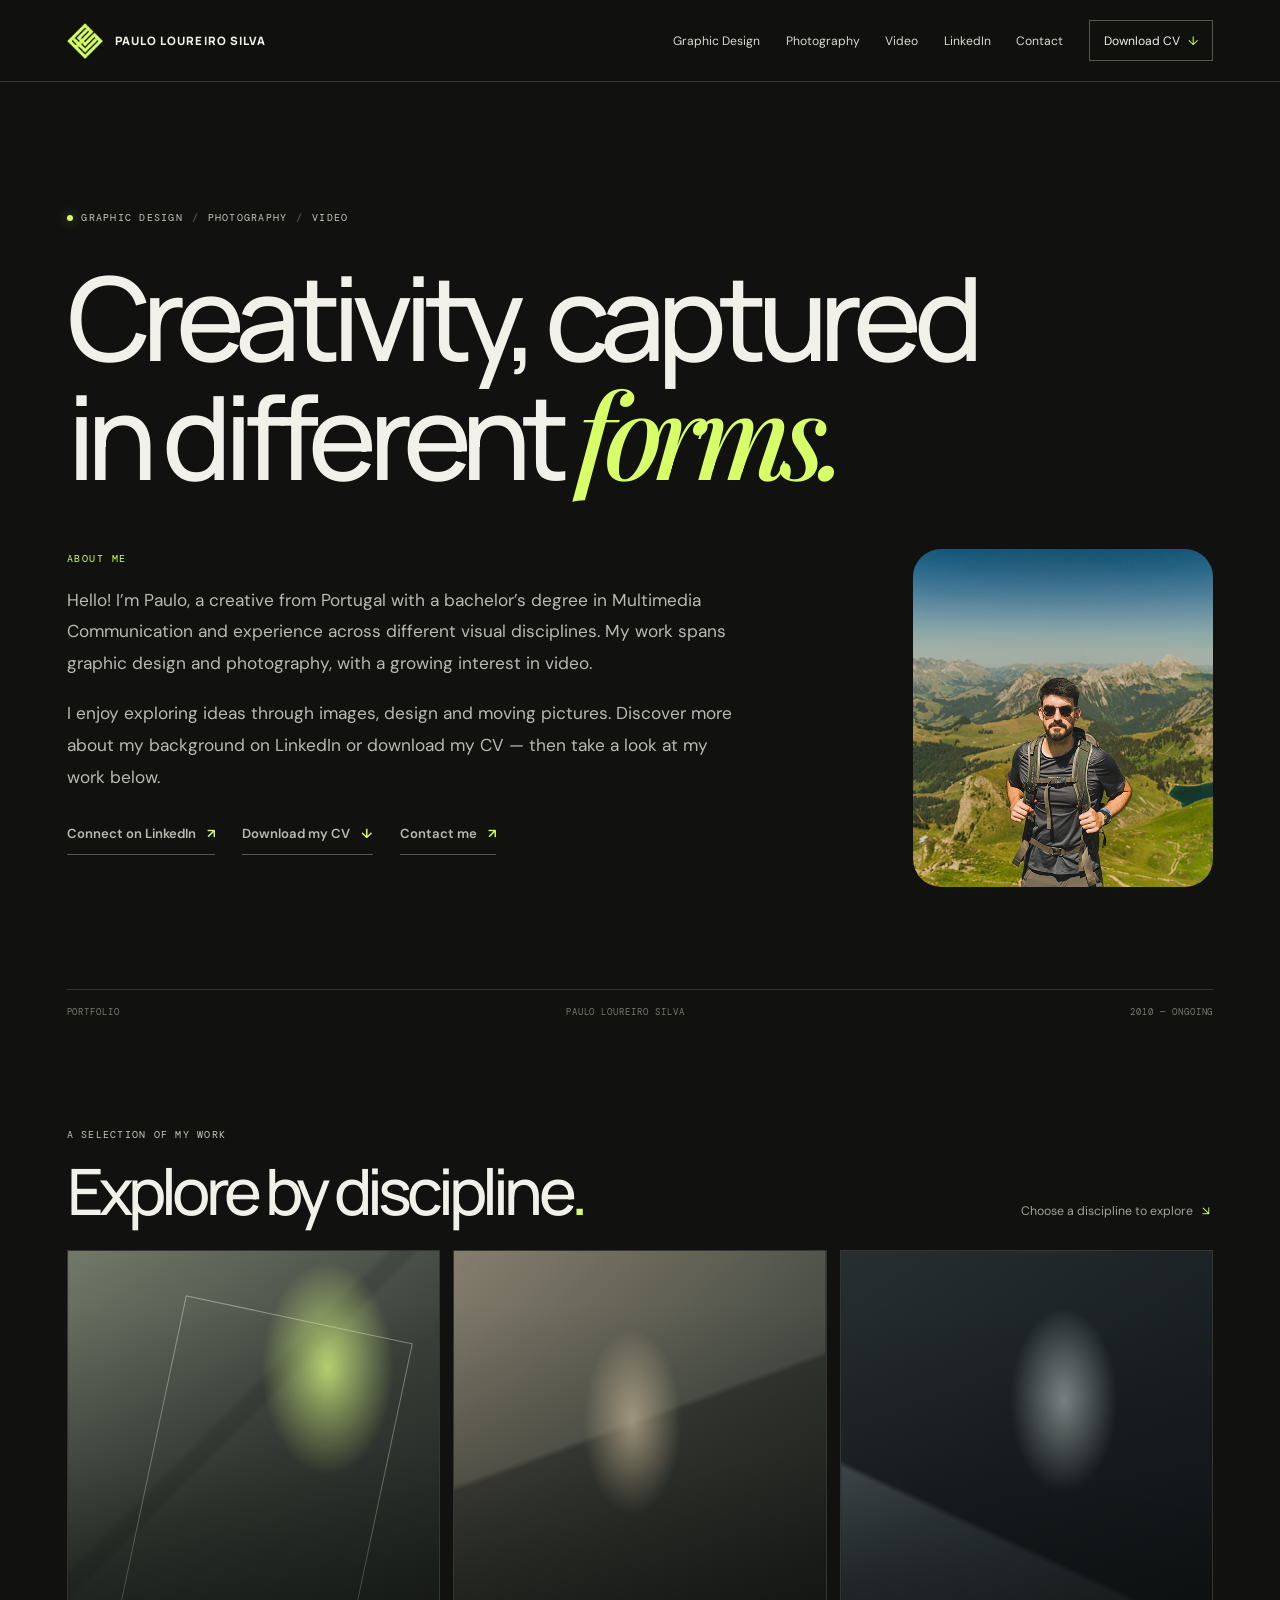
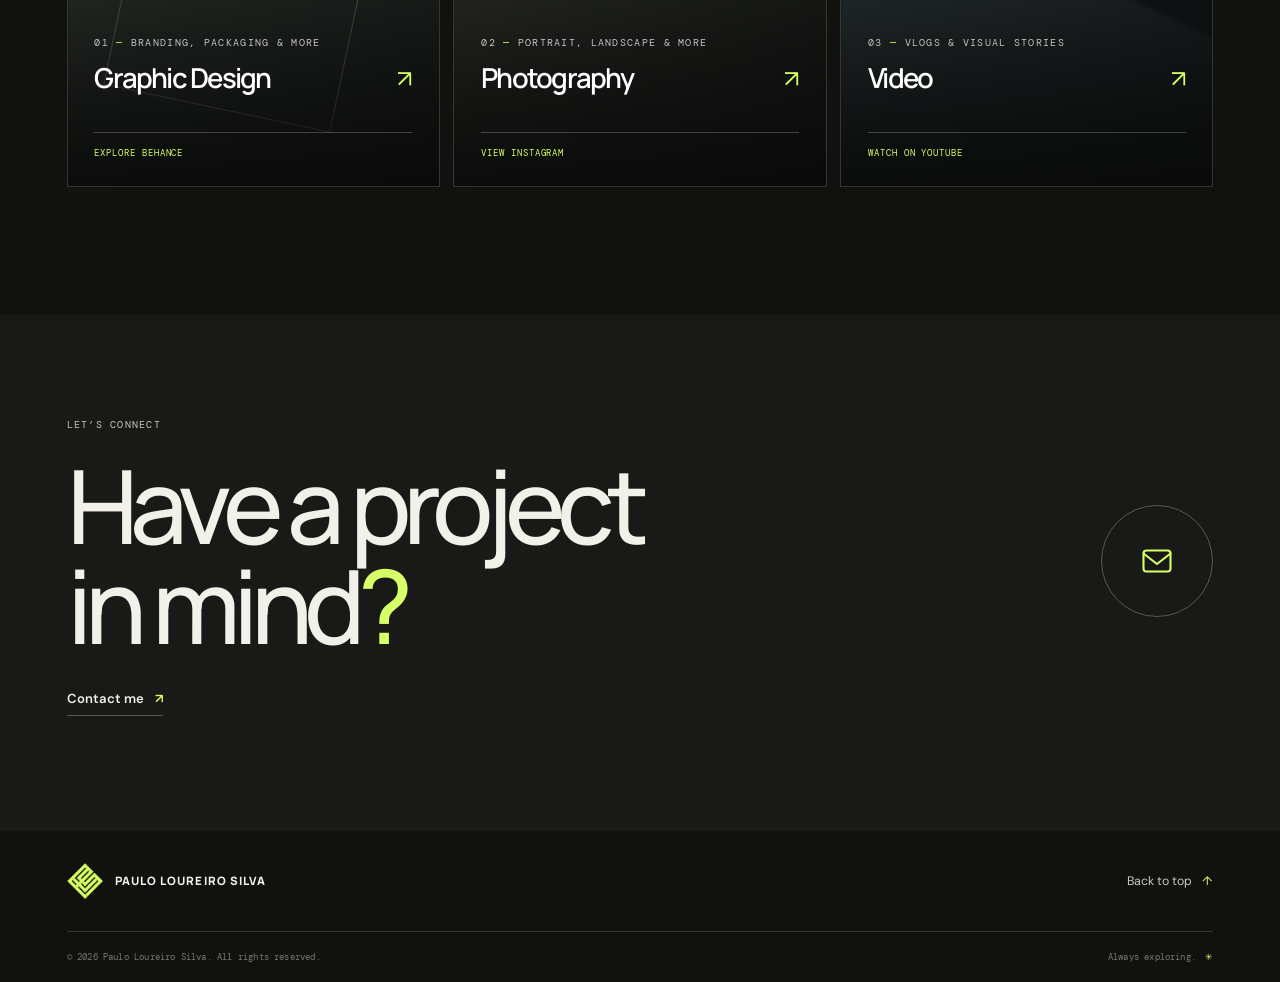
==== index.html @ 83667128 "Add files via upload" ====
<!doctype html>
<html lang="en">
<head>
  <meta charset="utf-8">
  <meta name="viewport" content="width=device-width, initial-scale=1">
  <meta name="description" content="Paulo Loureiro Silva — Graphic design, Photography and Video.">
  <meta name="theme-color" content="#111210">
  <title>Paulo Loureiro Silva — Creative Portfolio</title>
  <link rel="icon" href="files/favicon.png" type="image/png">
  <link rel="stylesheet" href="style.css">
  <script src="script.js" defer></script>
</head>
<body id="top">
  <header class="site-header">
    <a class="brand" href="#top" aria-label="Paulo Loureiro Silva — home">
      <span class="brand-mark" aria-hidden="true"><img src="files/logo.png" alt="" onerror="this.style.display='none';this.parentElement.classList.add('logo-fallback')"><span class="fallback-initials">PLS</span></span>
      <span class="brand-name">PAULO LOUREIRO SILVA</span>
    </a>
    <button class="menu-toggle" aria-expanded="false" aria-controls="site-nav" aria-label="Open navigation">
      <span></span><span></span>
    </button>
    <nav class="site-nav" id="site-nav" aria-label="Main navigation">
      <a href="#graphic-design">Graphic Design</a>
      <a href="#photography">Photography</a>
      <a href="#video">Video</a>
      <a href="https://www.linkedin.com/in/ploureiros/" target="_blank" rel="noreferrer">LinkedIn <span class="external"></span></a>
      <a href="mailto:pmlrsilva@outlook.com">Contact</a>
      <a class="nav-cv" href="files/cv.pdf" download>Download CV <span>↓</span></a>
    </nav>
  </header>

  <main>
    <section class="intro section-wrap" aria-labelledby="about-title">
      <p class="eyebrow"><span class="status-dot"></span> GRAPHIC DESIGN <span class="separator">/</span> PHOTOGRAPHY <span class="separator">/</span> VIDEO</p>
      <h1 id="about-title">Creativity, captured<br>in different <span class="serif-word">forms.</span></h1>
      <div class="intro-bottom">
        <div class="intro-copy">
          <p class="about-label">ABOUT ME</p>
          <p>Hello! I’m Paulo, a creative from Portugal with a bachelor’s degree in Multimedia Communication and experience across different visual disciplines. My work spans graphic design and photography, with a growing interest in video.</p>
          <p>I enjoy exploring ideas through images, design and moving pictures. Discover more about my background on LinkedIn or download my CV — then take a look at my work below.</p>
          <div class="intro-links">
            <a class="text-link" href="https://www.linkedin.com/in/ploureiros/" target="_blank" rel="noreferrer">Connect on LinkedIn <span>↗</span></a>
            <a class="text-link" href="files/cv.pdf" download>Download my CV <span>↓</span></a>
            <a class="text-link" href="mailto:pmlrsilva@outlook.com">Contact me <span>↗</span></a>
          </div>
        </div>
        <div class="about-side">
          <div class="portrait-frame" role="img" aria-label="Portrait of Paulo Loureiro Silva — add files/portrait.jpg"><img src="files/portrait.jpg" alt="Portrait of Paulo Loureiro Silva" onerror="this.style.display='none'"><span class="portrait-hint">YOUR PHOTO <span>↗</span><small>files/portrait.jpg</small></span></div>
        </div>
      </div>
      <div class="intro-index" aria-hidden="true"><span>PORTFOLIO</span><span>PAULO LOUREIRO SILVA</span><span>2010 — ONGOING</span></div>
    </section>

    <section class="work-section section-wrap" aria-label="Explore my work">
      <div class="section-heading">
        <div>
          <p class="eyebrow">A SELECTION OF MY WORK</p>
          <h2>Explore by discipline<span class="accent">.</span></h2>
        </div>
        <p class="section-note">Choose a discipline to explore <span>↘</span></p>
      </div>

      <div class="work-grid">
        <a class="work-card design-card" id="graphic-design" href="https://www.behance.net/ploureiros" target="_blank" rel="noreferrer" aria-label="Explore Paulo's graphic design on Behance">
          <div class="card-image image-design" role="img" aria-label="Graphic Design Portfolio"></div>
          <div class="card-overlay"></div>
          <div class="card-content">
            <span class="card-number">01 <i>—</i> BRANDING, PACKAGING &amp; MORE</span>
            <div class="card-title-row"><h3>Graphic Design</h3><span class="arrow">↗</span></div>
            <p></p>
            <span class="card-cta">EXPLORE BEHANCE</span>
          </div>
        </a>

        <a class="work-card photo-card" id="photography" href="https://www.instagram.com/myrandomvisions" target="_blank" rel="noreferrer" aria-label="Explore Paulo's photography on Instagram">
          <div class="card-image image-photo" role="img" aria-label="Photography Portfolio"></div>
          <div class="card-overlay"></div>
          <div class="card-content">
            <span class="card-number">02 <i>—</i> PORTRAIT, LANDSCAPE &amp; MORE</span>
            <div class="card-title-row"><h3>Photography</h3><span class="arrow">↗</span></div>
            <p></p>
            <span class="card-cta">VIEW INSTAGRAM</span>
          </div>
        </a>

        <a class="work-card video-card" id="video" href="https://www.youtube.com/@urgetogo" target="_blank" rel="noreferrer" aria-label="Watch Paulo's videos on YouTube">
          <div class="card-image image-video" role="img" aria-label="Video Portfolio"></div>
          <div class="card-overlay"></div>
          <div class="card-content">
            <span class="card-number">03 <i>—</i> VLOGS & VISUAL STORIES</span>
            <div class="card-title-row"><h3>Video</h3><span class="arrow">↗</span></div>
            <p></p>
            <span class="card-cta">WATCH ON YOUTUBE</span>
          </div>
        </a>
      </div>
    </section>

<script async src="https://www.instagram.com/embed.js"></script>

    <section class="closing section-wrap">
      <p class="eyebrow">LET’S CONNECT</p>
      <div class="closing-row">
        <h2>Have a project<br>in mind<span class="accent">?</span></h2>
        <a class="round-link" href="mailto:pmlrsilva@outlook.com" aria-label="Email Paulo" title="Email Paulo"><svg viewBox="0 0 24 24" width="36" height="36" fill="none" stroke="currentColor" stroke-width="1.4" stroke-linecap="round" stroke-linejoin="round" aria-hidden="true"><rect x="3" y="5" width="18" height="14" rx="2"/><path d="m3 7 9 7 9-7"/></svg></a>
      </div>
      <a class="text-link closing-link" href="mailto:pmlrsilva@outlook.com">Contact me <span>↗</span></a>
    </section>
  </main>

  <footer class="site-footer">
    <div class="footer-top">
      <a class="brand footer-brand" href="#top" aria-label="Back to top">
        <span class="brand-mark" aria-hidden="true"><img src="files/logo.png" alt="" onerror="this.style.display='none';this.parentElement.classList.add('logo-fallback')"><span class="fallback-initials">PLS</span></span>
        <span class="brand-name">PAULO LOUREIRO SILVA</span>
      </a>
      <a class="back-top" href="#top">Back to top <span>↑</span></a>
    </div>
    <div class="footer-bottom">
      <p>© <span id="year"></span> Paulo Loureiro Silva. All rights reserved.</p>
      <p>Always exploring. <span class="footer-star">✳</span></p>
    </div>
  </footer>
</body>
</html>
---- style.css ----
@import url('https://fonts.googleapis.com/css2?family=DM+Mono:wght@400;500&family=DM+Sans:wght@400;500;600;700&family=Manrope:wght@400;500;600;700;800&family=Playfair+Display:ital,wght@1,500&display=swap');

:root {
  --bg: #111210;
  --panel: #191a17;
  --panel-light: #20211d;
  --ink: #f1f0e9;
  --muted: #a1a39a;
  --line: #353630;
  --accent: #d7ff67;
  --gutter: clamp(1.25rem, 5.2vw, 5.75rem);
}
* { box-sizing: border-box; }
html { scroll-behavior: smooth; scroll-padding-top: 100px; }
body { margin: 0; background: var(--bg); color: var(--ink); font-family: "DM Sans", sans-serif; }
a { color: inherit; }
.site-header {
  min-height: 82px; padding: 1rem var(--gutter); display: flex; align-items: center;
  justify-content: space-between; gap: 2rem; border-bottom: 1px solid var(--line);
  background: rgba(17,18,16,.91); position: sticky; top: 0; z-index: 10; backdrop-filter: blur(16px);
}
.brand { display: inline-flex; align-items: center; gap: .75rem; text-decoration: none; flex-shrink: 0; }
.brand-mark { width: 36px; height: 36px; display: grid; place-items: center; border: 1px solid #6b6d61; color: var(--accent); font-family: "DM Mono", monospace; font-size: .65rem; font-weight: 500; letter-spacing: -.04em; }
.brand-name { font-family: Manrope, sans-serif; font-size: .72rem; font-weight: 800; letter-spacing: .095em; }
.site-nav { display: flex; align-items: center; gap: clamp(.9rem, 2vw, 1.8rem); }
.site-nav a { color: #d8d9d1; font-size: .76rem; text-decoration: none; transition: color .2s ease; white-space: nowrap; }
.site-nav a:hover { color: var(--accent); }
.external { color: var(--accent); }
.site-nav .nav-cv { border: 1px solid #55574d; padding: .72rem .9rem; color: var(--ink); }
.nav-cv span { color: var(--accent); margin-left: .3rem; }
.menu-toggle { display: none; }
.section-wrap { padding-left: var(--gutter); padding-right: var(--gutter); }
.intro { padding-top: clamp(5rem, 10vw, 9rem); padding-bottom: clamp(3.5rem, 6vw, 5.5rem); }
.eyebrow { display: flex; align-items: center; gap: .55rem; font-family: "DM Mono", monospace; font-size: .65rem; line-height: 1.6; font-weight: 400; letter-spacing: .12em; color: #c4c6bb; margin: 0; }
.status-dot { width: 6px; height: 6px; background: var(--accent); border-radius: 50%; box-shadow: 0 0 12px rgba(215,255,103,.45); }
.separator { color: #62645b; }
h1, h2, h3, p { margin-top: 0; }
h1, .section-heading h2, .closing h2 { font-family: Manrope, sans-serif; font-weight: 500; letter-spacing: -.075em; }
h1 { font-size: clamp(3.6rem, 9.1vw, 8.6rem); line-height: .99; margin: 2rem 0 3.5rem; }
.serif-word { font-family: "Playfair Display", serif; font-weight: 500; font-style: italic; color: var(--accent); letter-spacing: -.08em; }
.intro-bottom { display: grid; grid-template-columns: minmax(0, 1.2fr) minmax(220px, .45fr); gap: 4rem; align-items: end; max-width: 1050px; }
.intro-copy { max-width: 720px; color: #b8bab1; font-size: clamp(.98rem, 1.35vw, 1.15rem); line-height: 1.85; }
.intro-copy p:last-child { margin-bottom: 0; }
.intro-copy .about-label { font-family: "DM Mono", monospace; font-size: .65rem; letter-spacing: .15em; color: var(--accent); margin-bottom: 1rem; }
.intro-links { display: flex; flex-direction: column; gap: 1rem; align-items: flex-start; padding-bottom: .3rem; }
.text-link { font-size: .82rem; font-weight: 600; text-decoration: none; border-bottom: 1px solid #55574d; padding-bottom: .45rem; transition: border-color .2s ease, color .2s ease; }
.text-link:hover { color: var(--accent); border-color: var(--accent); }
.text-link span { color: var(--accent); margin-left: .5rem; }
.intro-index { display: flex; justify-content: space-between; gap: 1rem; border-top: 1px solid var(--line); margin-top: clamp(4rem, 8vw, 7rem); padding-top: 1rem; color: #77796f; font-family: "DM Mono", monospace; font-size: .59rem; letter-spacing: .1em; }
.work-section { padding-top: 2rem; padding-bottom: clamp(5rem, 10vw, 9rem); }
.section-heading { display: flex; justify-content: space-between; align-items: end; gap: 2rem; margin-bottom: 1.6rem; }
.section-heading h2 { font-size: clamp(2.4rem, 5vw, 4.5rem); line-height: 1.05; margin: .85rem 0 0; }
.accent { color: var(--accent); }
.section-note { color: var(--muted); font-size: .77rem; margin: 0 .2rem .35rem 0; }
.section-note span { color: var(--accent); margin-left: .4rem; }
.work-grid { display: grid; grid-template-columns: repeat(3, minmax(0, 1fr)); gap: .85rem; }
.work-card { min-height: 535px; position: relative; overflow: hidden; isolation: isolate; text-decoration: none; background: #252722; color: white; border: 1px solid #34362f; }
.card-image, .card-overlay { position: absolute; inset: 0; }
.card-image { z-index: -2; transition: transform .8s cubic-bezier(.2,.7,.2,1), filter .6s ease; background-size: cover; background-position: center; filter: saturate(.78); }
.image-design {
  background-image: radial-gradient(ellipse at 70% 22%, rgba(215,255,103,.86), transparent 18%),
  linear-gradient(135deg, transparent 35%, rgba(13,17,14,.15) 36% 38%, transparent 39%),
  linear-gradient(145deg, #737c67 0%, #39433a 43%, #171b17 100%);
}
.image-design::after { content: ""; position: absolute; width: 62%; height: 74%; top: 12%; left: 20%; border: 1px solid rgba(240,243,225,.42); transform: rotate(12deg); }
.image-photo {
  background-image: radial-gradient(ellipse at 48% 32%, rgba(215,194,150,.8), transparent 18%),
  linear-gradient(160deg, transparent 35%, rgba(14,18,16,.38) 36%),
  linear-gradient(135deg, #8a806a 0%, #4c5146 46%, #171b17 100%);
}
.image-video {
  background-image: radial-gradient(ellipse at 60% 28%, rgba(191,207,205,.65), transparent 17%),
  linear-gradient(25deg, transparent 45%, rgba(12,17,20,.7) 46%),
  linear-gradient(145deg, #667779 0%, #354349 42%, #141a1d 100%);
}
.card-overlay { z-index: -1; background: linear-gradient(180deg, rgba(8,9,8,.02) 10%, rgba(8,9,8,.18) 38%, rgba(8,9,8,.92) 100%); }
.work-card:hover .card-image, .work-card:focus-visible .card-image { transform: scale(1.055); filter: saturate(1.05); }
.card-content { min-height: 535px; display: flex; flex-direction: column; justify-content: flex-end; padding: clamp(1.2rem, 2.1vw, 2rem); }
.card-number { font-family: "DM Mono", monospace; font-size: .62rem; letter-spacing: .13em; color: rgba(255,255,255,.74); margin-bottom: .9rem; }
.card-number i { color: var(--accent); font-style: normal; }
.card-title-row { display: flex; align-items: center; justify-content: space-between; gap: .6rem; }
.card-title-row h3 { font-family: Manrope, sans-serif; font-size: clamp(1.35rem, 2.15vw, 2.1rem); line-height: 1.05; letter-spacing: -.065em; font-weight: 600; margin: 0; }
.arrow { font-size: 1.5rem; color: var(--accent); transition: transform .25s ease; }
.work-card:hover .arrow { transform: translate(3px, -3px); }
.card-content p { font-size: .76rem; color: rgba(255,255,255,.7); margin: .75rem 0 1.6rem; }
.card-cta { font-family: "DM Mono", monospace; font-size: .58rem; letter-spacing: .1em; color: var(--accent); border-top: 1px solid rgba(255,255,255,.22); padding-top: .9rem; }
.closing { padding-top: clamp(4rem, 8vw, 7rem); padding-bottom: clamp(5rem, 9vw, 8rem); background: var(--panel); }
.closing-row { display: flex; justify-content: space-between; align-items: center; gap: 2rem; }
.closing h2 { font-size: clamp(3.4rem, 8vw, 7.5rem); line-height: .98; margin: 1.3rem 0 2rem; }
.round-link { width: clamp(64px, 9vw, 112px); height: clamp(64px, 9vw, 112px); border: 1px solid #575a4e; border-radius: 50%; display: grid; place-items: center; color: var(--accent); text-decoration: none; font-size: 2rem; transition: background .25s ease, color .25s ease, transform .25s ease; }
.round-link:hover { background: var(--accent); color: var(--bg); transform: translateY(-3px); }
.closing-link { display: inline-block; }
.site-footer { padding: 2rem var(--gutter) 1.2rem; background: var(--bg); }
.footer-top, .footer-bottom { display: flex; justify-content: space-between; align-items: center; gap: 1.5rem; }
.footer-top { padding-bottom: 2rem; border-bottom: 1px solid var(--line); }
.back-top { font-size: .77rem; text-decoration: none; color: #c9cbc1; }
.back-top span { margin-left: .45rem; color: var(--accent); }
.footer-bottom { padding-top: 1.2rem; font-family: "DM Mono", monospace; font-size: .59rem; letter-spacing: .02em; color: #77796f; }
.footer-bottom p { margin: 0; }
.footer-star { color: var(--accent); margin-left: .25rem; }
:focus-visible { outline: 2px solid var(--accent); outline-offset: 4px; }
@media (max-width: 1000px) {
  .site-nav { gap: .85rem; }
  .site-nav a { font-size: .69rem; }
  .brand-name { font-size: .64rem; }
  .work-card, .card-content { min-height: 450px; }
  .card-title-row h3 { font-size: 1.55rem; }
}
@media (max-width: 760px) {
  .site-header { min-height: 72px; }
  .menu-toggle { width: 42px; height: 42px; display: flex; flex-direction: column; justify-content: center; gap: 6px; align-items: center; border: 1px solid var(--line); background: transparent; cursor: pointer; }
  .menu-toggle span { width: 17px; height: 1px; background: var(--ink); }
  .site-nav { display: none; position: absolute; top: 100%; left: 0; right: 0; padding: 1.25rem var(--gutter) 1.5rem; background: #151613; border-bottom: 1px solid var(--line); align-items: stretch; flex-direction: column; gap: 1.2rem; }
  .site-nav.is-open { display: flex; }
  .site-nav a { font-size: .9rem; }
  .site-nav .nav-cv { align-self: flex-start; }
  .intro { padding-top: 5rem; }
  h1 { font-size: clamp(3.4rem, 13vw, 6rem); margin-bottom: 2.6rem; }
  .intro-bottom { grid-template-columns: 1fr; gap: 2rem; }
  .intro-index { font-size: .5rem; flex-wrap: wrap; }
  .section-heading { align-items: flex-start; flex-direction: column; gap: .8rem; }
  .work-grid { grid-template-columns: 1fr; gap: .9rem; }
  .work-card, .card-content { min-height: 450px; }
  .card-title-row h3 { font-size: 2rem; }
  .closing-row { align-items: flex-end; }
  .closing h2 { font-size: clamp(3.2rem, 12vw, 5.5rem); }
  .footer-bottom { align-items: flex-start; flex-direction: column; gap: .6rem; }
}
@media (prefers-reduced-motion: reduce) {
  html { scroll-behavior: auto; }
  *, *::before, *::after { transition-duration: .01ms !important; animation-duration: .01ms !important; }
}

/* Personal assets and featured work */
.brand-mark img { width: 100%; height: 100%; object-fit: contain; }
.fallback-initials { display: none; }
.logo-fallback .fallback-initials { display: inline; }
.intro-bottom { grid-template-columns: minmax(0, 1.25fr) minmax(260px, .72fr); max-width: 1160px; align-items: start; }
.about-side { display: flex; flex-direction: column; gap: 1.5rem; }
.portrait-frame {
  aspect-ratio: 4 / 4.3;
  max-height: 440px;
  position: relative;
  overflow: hidden;
  border: none;
  border-radius: 28px;
  background: transparent;
}

.portrait-frame img {
  display: block;
  width: 100%;
  height: 100%;
  object-fit: cover;
  position: relative;
  z-index: 1;
}

.portrait-hint {
  position: absolute;
  inset: 0;
  display: flex;
  flex-direction: column;
  align-items: center;
  justify-content: center;
  gap: .6rem;
  font-family: 'DM Mono', monospace;
  letter-spacing: .14em;
  color: var(--accent);
  font-size: .8rem;
}

.portrait-hint span {
  font-size: 1.5rem;
}

.portrait-hint small {
  font-size: .63rem;
  color: var(--muted);
  letter-spacing: .03em;
}
.about-side .intro-links { flex-direction: row; flex-wrap: wrap; gap: 1rem 1.7rem; }
.social-feed { padding-top: clamp(4rem, 8vw, 7rem); padding-bottom: clamp(5rem, 9vw, 8rem); border-top: 1px solid var(--line); }
.feed-grid { display: grid; grid-template-columns: repeat(3, minmax(0, 1fr)); gap: .85rem; }
.feed-card { background: var(--panel); border: 1px solid var(--line); min-width: 0; }
.feed-preview { position: relative; display: block; height: clamp(190px, 24vw, 315px); overflow: hidden; background-size: cover; background-position: center; }
.feed-preview img { width: 100%; height: 100%; object-fit: cover; position: relative; z-index: 1; transition: transform .4s ease; }
.feed-preview:hover img { transform: scale(1.04); }
.instagram-preview { background: radial-gradient(circle at 35% 35%,#a99c7b,transparent 30%),linear-gradient(135deg,#494f43,#181c1b); }
.behance-preview { background: radial-gradient(circle at 70% 30%,#acb97e,transparent 28%),linear-gradient(145deg,#525c49,#1c241f); }
.youtube-preview { background: radial-gradient(circle at 40% 30%,#81999b,transparent 30%),linear-gradient(145deg,#364a51,#161b1c); }
.feed-preview-label { position: absolute; bottom: 1rem; left: 1rem; z-index: 2; font: .65rem 'DM Mono',monospace; letter-spacing: .12em; padding: .55rem .7rem; background: rgba(17,18,16,.84); color: var(--accent); }
.play-symbol { position: absolute; top: 50%; left: 50%; transform: translate(-50%,-50%); z-index: 2; display: grid; place-items: center; width: 60px; height: 60px; border-radius: 50%; background: rgba(17,18,16,.78); color: var(--accent); }
.feed-card-body { padding: 1.5rem; }
.feed-kicker { font: .6rem 'DM Mono',monospace; letter-spacing: .13em; color: var(--accent); }
.feed-card h3 { font: 500 clamp(1.35rem,2.2vw,2rem) Manrope,sans-serif; letter-spacing: -.055em; margin: .85rem 0; }
.feed-card p { color: var(--muted); font-size: .84rem; line-height: 1.65; min-height: 5.5rem; }
.feed-card code { color: #cbd4b5; overflow-wrap: anywhere; }
.feed-card .text-link { display: inline-block; }
@media (max-width: 760px) {
 .intro-bottom { grid-template-columns: 1fr; }
 .about-side { max-width: 450px; }
 .feed-grid { grid-template-columns: 1fr; }
 .feed-preview { height: 280px; }
 .feed-card p { min-height: 0; }
}

/* About Layout */
.brand-mark { border: none; }
.intro-bottom { max-width: none; grid-template-columns: minmax(0, 680px) minmax(180px, 1fr); gap: clamp(2rem, 6vw, 6rem); align-items: start; }
.intro-copy .intro-links { margin-top: 1.8rem; flex-direction: row; flex-wrap: wrap; gap: 1rem 1.7rem; }
.about-side { width: 100%; align-items: flex-end; }
.portrait-frame { width: min(100%, 300px); max-height: none; aspect-ratio: 4 / 4.5; }
@media (max-width: 760px) {
  .intro-bottom { grid-template-columns: 1fr; }
  .about-side { max-width: none; align-items: flex-end; }
  .portrait-frame { width: min(75%, 280px); }
}
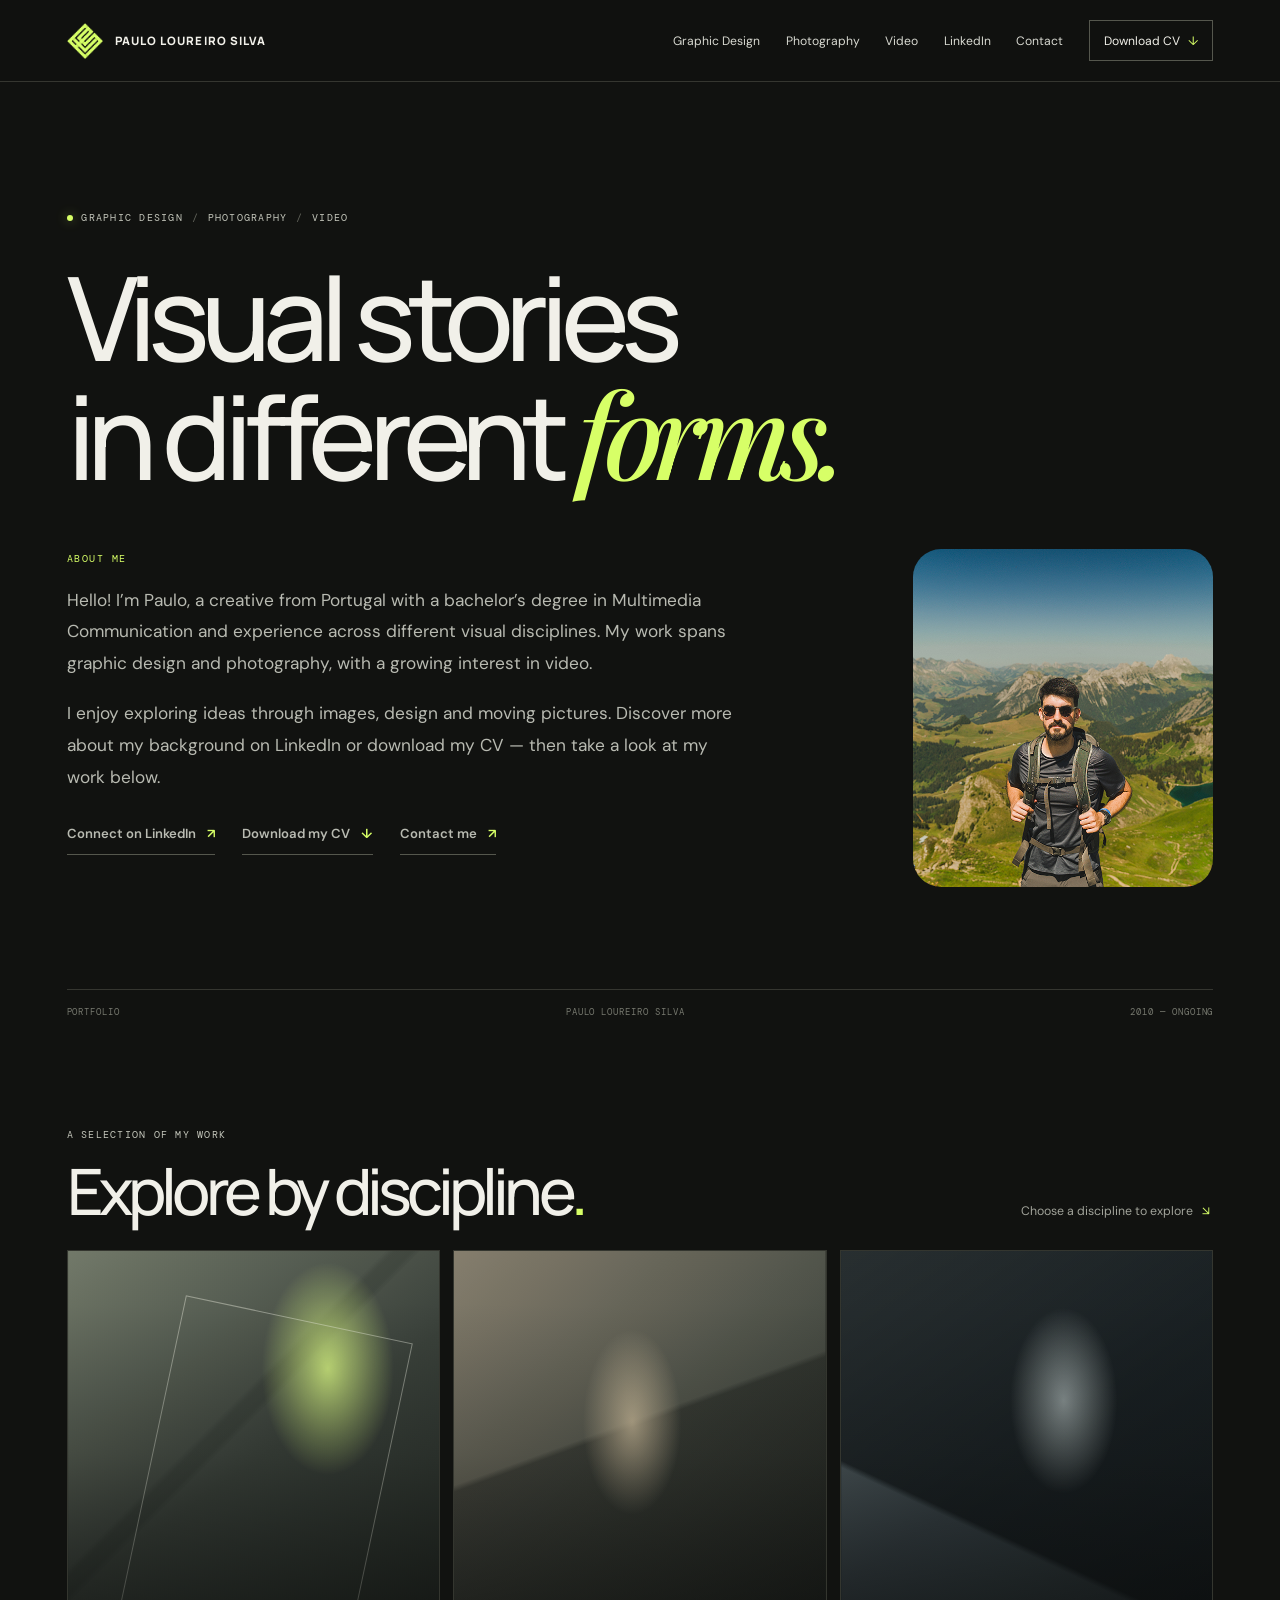
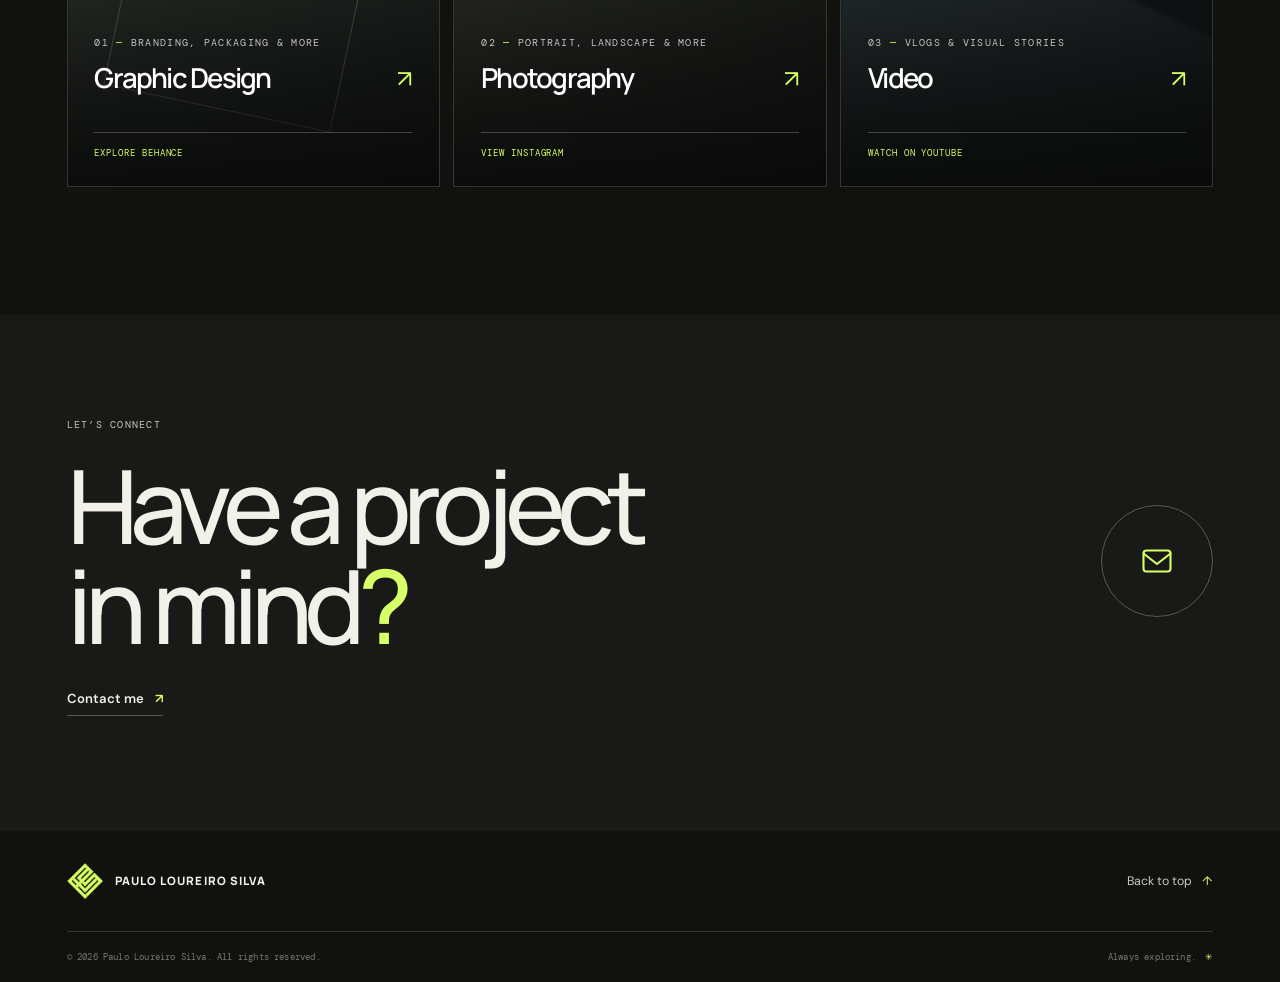
==== commit 61535332: "Add files via upload" ====
--- a/index.html
+++ b/index.html
@@ -32,7 +32,7 @@
   <main>
     <section class="intro section-wrap" aria-labelledby="about-title">
       <p class="eyebrow"><span class="status-dot"></span> GRAPHIC DESIGN <span class="separator">/</span> PHOTOGRAPHY <span class="separator">/</span> VIDEO</p>
-      <h1 id="about-title">Creativity, captured<br>in different <span class="serif-word">forms.</span></h1>
+      <h1 id="about-title">Visual stories<br>in different <span class="serif-word">forms.</span></h1>
       <div class="intro-bottom">
         <div class="intro-copy">
           <p class="about-label">ABOUT ME</p>
@@ -45,7 +45,7 @@
           </div>
         </div>
         <div class="about-side">
-          <div class="portrait-frame" role="img" aria-label="Portrait of Paulo Loureiro Silva — add files/portrait.jpg"><img src="files/portrait.jpg" alt="Portrait of Paulo Loureiro Silva" onerror="this.style.display='none'"><span class="portrait-hint">YOUR PHOTO <span>↗</span><small>files/portrait.jpg</small></span></div>
+          <div class="portrait-frame" role="img" aria-label="Portrait"><img src="files/portrait.jpg" alt="Portrait" onerror="this.style.display='none'"><span class="portrait-hint">Portrait <span>↗</span><small>files/portrait.jpg</small></span></div>
         </div>
       </div>
       <div class="intro-index" aria-hidden="true"><span>PORTFOLIO</span><span>PAULO LOUREIRO SILVA</span><span>2010 — ONGOING</span></div>
